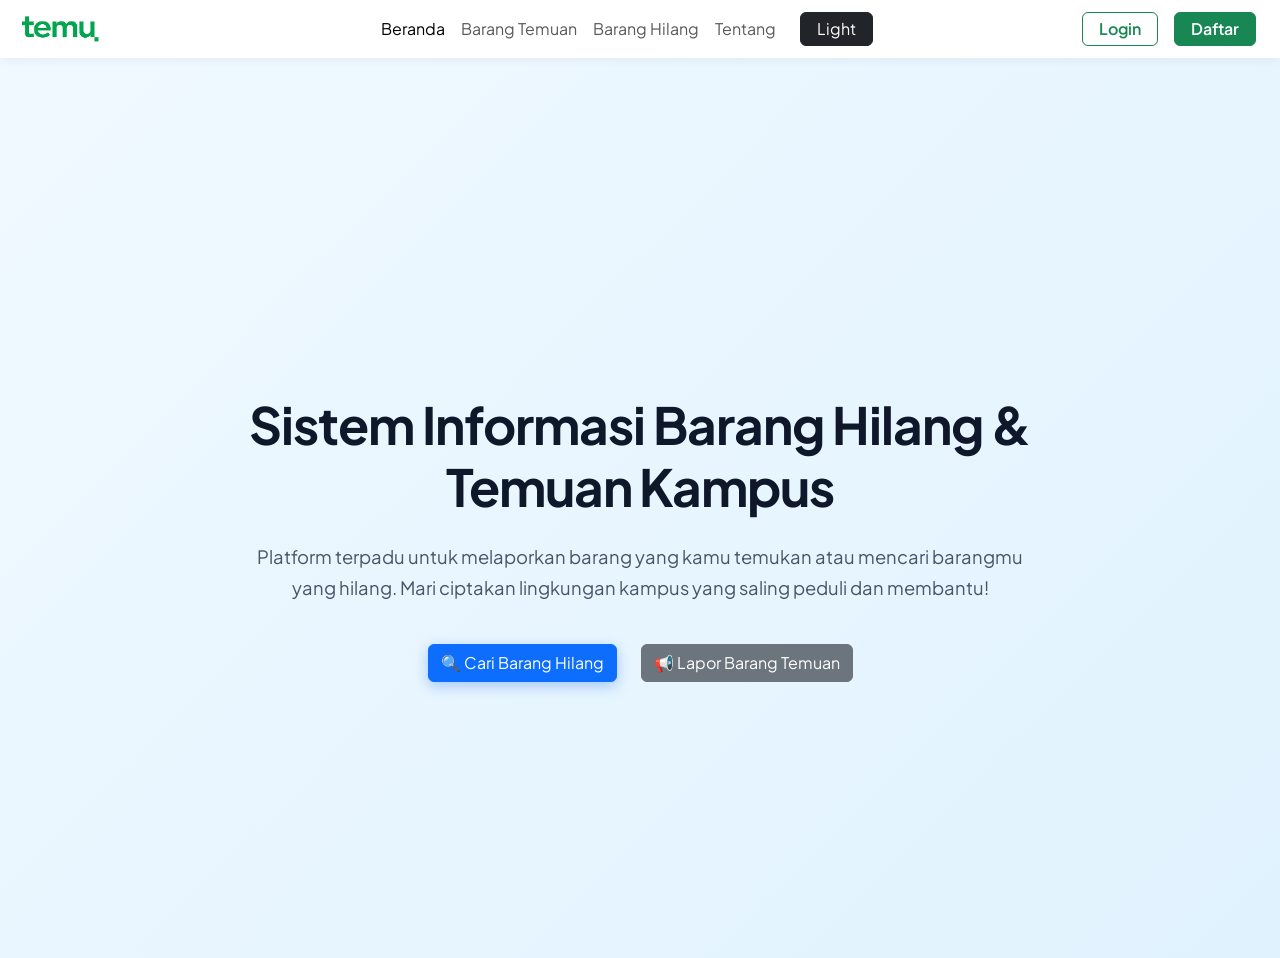
==== index.html @ 1ce49abe "add login and sign up page" ====
<!DOCTYPE html>
<html lang="id" data-bs-theme="light">

<head>
    <meta charset="UTF-8">
    <meta name="viewport" content="width=device-width, initial-scale=1.0">
    <title>TemuIn</title>
    <link rel="stylesheet" href="style.css">
    <link rel="stylesheet" href="bootstrap-5.3.8-dist/css/bootstrap.min.css">
    <link rel="shortcut icon" href="images/logotemuin-putih.png" type="image/x-icon">
    <link href="https://fonts.googleapis.com/css2?family=Plus+Jakarta+Sans:wght@400;600;700&display=swap"
        rel="stylesheet">
</head>

<body>

    <!-- <nav class="navbar">
        <div class="logo"><img src="images/logotemuin.png" alt="" ></div>
        <ul class="nav-links">
            <li><a href="#">Beranda</a></li>
            <li><a href="#">Daftar Barang</a></li>
            <li><a href="#">Panduan Lapor</a></li>
        </ul>
        <a href="#" class="btn-login">Login</a>
    </nav> -->
    <nav class="navbar navbar-expand-lg bg-body" >
        <div class="container-fluid">
            <a class="navbar-brand" href="#"><div class="logo p-1 ms-2"></div></a>
            <div class="d-flex gap-2">
                <button class="btn btn-light px-3 py-1 d-block d-lg-none btnDarkToggle">Light</button>
                <button class="navbar-toggler" type="button" data-bs-toggle="collapse" data-bs-target="#navbarNavDropdown"
                aria-controls="navbarNavDropdown" aria-expanded="false" aria-label="Toggle navigation">
                <span class="navbar-toggler-icon"></span>
                </button>
            </div>
            <div class="collapse navbar-collapse container-fluid justify-content-between " id="navbarNavDropdown">
                <div class="px-2"></div>

                <ul class="navbar-nav align-items-start align-items-lg-center d-flex">
                    <li class="nav-item">
                        <a class="nav-link active" aria-current="page" href="#">Beranda</a>
                    </li>
                    <li class="nav-item">
                        <a class="nav-link" href="#">Barang Temuan</a>
                    </li>
                    <li class="nav-item">
                        <a class="nav-link" href="#">Barang Hilang</a>
                    </li>
                    <li class="nav-item">
                        <a class="nav-link" href="#">Tentang</a>
                    </li>
                    <li class="nav-item d-none d-lg-block ms-3">
                        <button class="btn btn-light px-3 py-1 btnDarkToggle">Light</button>
                    </li>
                </ul>

                <ul class="navbar-nav d-flex mt-3 mt-lg-0" id="login-button">
                    <li class="nav-item">
                        <a href="login.html"><button class="btn btn-outline-success px-3 py-1 fw-semibold">Login</button></a>
                    </li>
                    <li class="nav-item">
                        <a href="signup.html"><button class="btn btn-success px-3 py-1 fw-semibold">Daftar</button></a>
                    </li>
                </ul>
            </div>
        </div>
    </nav>

    <main class="hero">
        <div class="hero-content">
            <h1>Sistem Informasi Barang Hilang & Temuan Kampus</h1>
            <p>Platform terpadu untuk melaporkan barang yang kamu temukan atau mencari barangmu yang hilang. Mari
                ciptakan lingkungan kampus yang saling peduli dan membantu!</p>

            <div class="hero-buttons">
                <a href="#" class="btn btn-primary">🔍 Cari Barang Hilang</a>
                <a href="#" class="btn btn-secondary">📢 Lapor Barang Temuan</a>
            </div>
        </div>
    </main>

    <script src="bootstrap-5.3.8-dist/js/bootstrap.bundle.min.js"></script>
    <script src="script.js"></script>
</body>

</html>
---- style.css ----
/* Reset dasar untuk memastikan tampilan konsisten di semua browser */
* {
    margin: 0;
    padding: 0;
    box-sizing: border-box;
    font-family: 'Plus Jakarta Sans', sans-serif;
}

body {
    background-color: #f8fafc;
    color: #0f172a;
}

/* === Styling Navbar === */
.navbar {
    display: flex;
    justify-content: space-between;
    align-items: center;
    padding: 1.2rem 5%;
    background-color: rgba(255, 255, 255, 0.95);
    backdrop-filter: blur(10px); /* Efek blur ala macOS */
    box-shadow: 0 2px 10px rgba(0, 0, 0, 0.05);
    position: fixed;
    width: 100%;
    top: 0;
    z-index: 100;
}

.logo {
    cursor: pointer;
    height: 2rem;
    width: 100px;
    background-image: url('images/logotemuin-putih.png');
    background-size: contain;
    background-repeat: no-repeat;
}

#login-button {
    display: flex;
    gap: 1rem;
    flex-direction: row;
}

.nav-links {
    display: flex;
    list-style: none;
    gap: 2.5rem;
}

.nav-links a {
    text-decoration: none;
    color: #64748b;
    font-weight: 600;
    transition: color 0.3s ease;
}

.nav-links a:hover {
    color: #3b82f6;
}

.btn-login {
    text-decoration: none;
    background-color: #eff6ff;
    color: #3b82f6;
    padding: 0.6rem 1.5rem;
    border-radius: 50px;
    font-weight: 600;
    transition: all 0.3s ease;
}

.btn-login:hover {
    background-color: #3b82f6;
    color: white;
}

/* === Styling Hero Section === */
.hero {
    height: 100vh;
    display: flex;
    align-items: center;
    justify-content: center;
    text-align: center;
    padding: 0 20px;
    background: linear-gradient(135deg, #f0f9ff 0%, #e0f2fe 100%);
}

.hero-content {
    max-width: 800px;
    margin-top: 60px; /* Menyesuaikan jarak dari navbar yang fixed */
}

.hero h1 {
    font-size: 3.2rem;
    font-weight: 700;
    color: #0f172a;
    line-height: 1.2;
    margin-bottom: 1.5rem;
    letter-spacing: -0.02em;
}

.hero p {
    font-size: 1.15rem;
    color: #475569;
    margin-bottom: 2.5rem;
    line-height: 1.7;
}

/* === Styling Tombol CTA === */
.hero-buttons {
    display: flex;
    gap: 1.5rem;
    justify-content: center;
}

.btn {
    text-decoration: none;
    padding: 1rem 2rem;
    border-radius: 12px;
    font-weight: 600;
    font-size: 1.1rem;
    transition: transform 0.2s ease, box-shadow 0.2s ease;
    display: flex;
    align-items: center;
    gap: 0.5rem;
}

.btn-primary {
    background-color: #3b82f6;
    color: white;
    box-shadow: 0 4px 14px rgba(59, 130, 246, 0.4);
}

.btn-primary:hover {
    transform: translateY(-3px);
    box-shadow: 0 6px 20px rgba(59, 130, 246, 0.6);
}

.btn-secondary {
    background-color: white;
    color: #0f172a;
    border: 2px solid #e2e8f0;
}

.btn-secondary:hover {
    border-color: #cbd5e1;
    transform: translateY(-3px);
    box-shadow: 0 4px 14px rgba(0, 0, 0, 0.05);
}

/* === Desain Responsif untuk Mobile === */
@media (max-width: 768px) {
    .nav-links {
        display: none; /* Menyembunyikan menu di layar kecil agar rapi */
    }
    
    .hero h1 {
        font-size: 2.2rem;
    }
    
    .hero-buttons {
        flex-direction: column;
    }
    
    .btn {
        justify-content: center;
    }
}
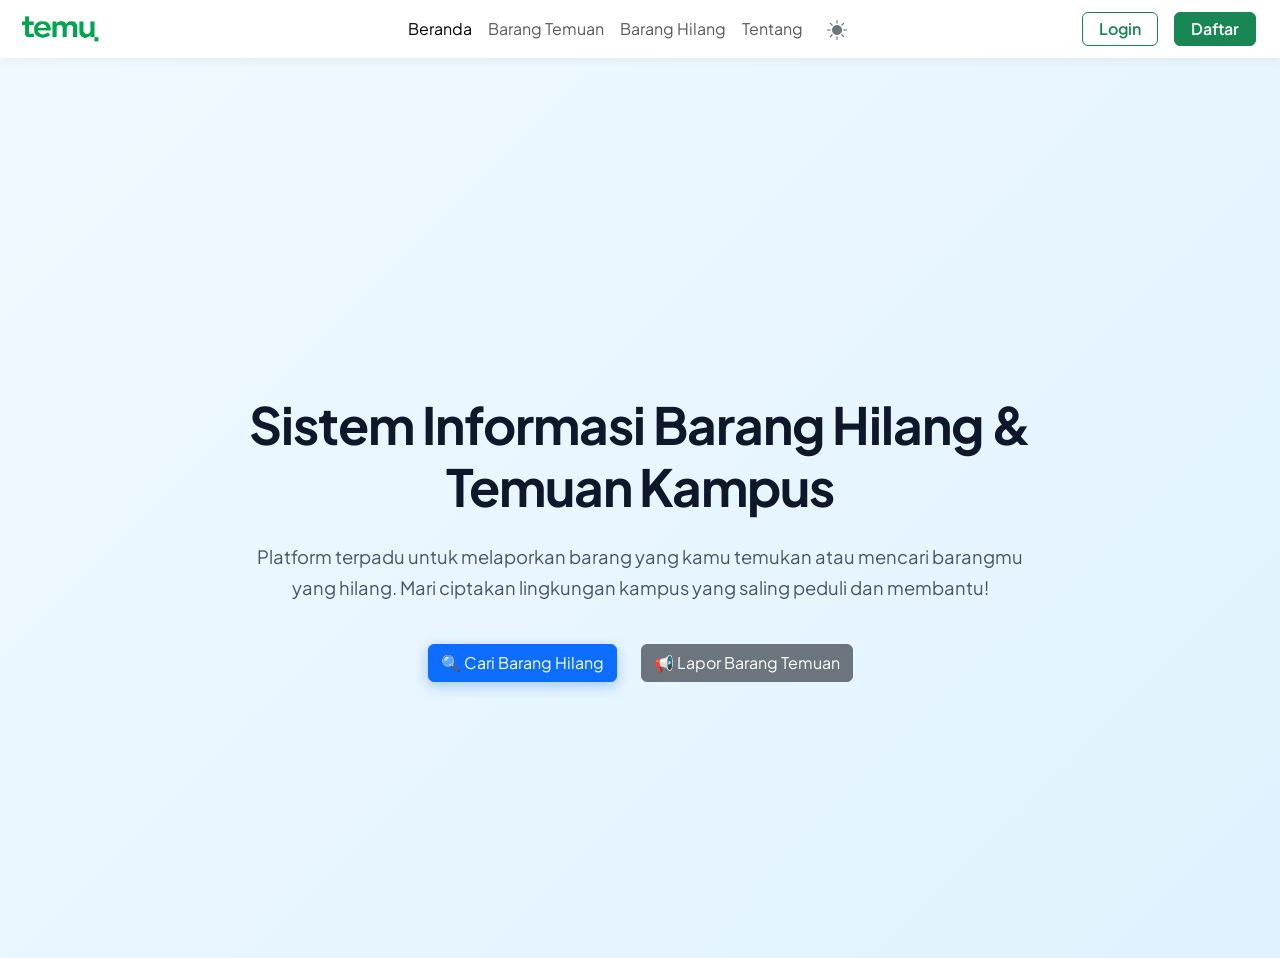
==== commit 4bffb68c: "edit darkmode button" ====
--- a/index.html
+++ b/index.html
@@ -10,6 +10,8 @@
     <link rel="shortcut icon" href="images/logotemuin-putih.png" type="image/x-icon">
     <link href="https://fonts.googleapis.com/css2?family=Plus+Jakarta+Sans:wght@400;600;700&display=swap"
         rel="stylesheet">
+    <link rel="stylesheet" href="https://cdn.jsdelivr.net/npm/bootstrap-icons@1.11.1/font/bootstrap-icons.css">
+    
 </head>
 
 <body>
@@ -26,8 +28,10 @@
     <nav class="navbar navbar-expand-lg bg-body" >
         <div class="container-fluid">
             <a class="navbar-brand" href="#"><div class="logo p-1 ms-2"></div></a>
-            <div class="d-flex gap-2">
-                <button class="btn btn-light px-3 py-1 d-block d-lg-none btnDarkToggle">Light</button>
+            <div class="d-flex gap-4 align-items-center">
+                <div class="d-lg-none d-block">
+                    <i class="bi bi-brightness-high-fill fs-5 btnDarkToggle " style="cursor: pointer;"></i>
+                </div>
                 <button class="navbar-toggler" type="button" data-bs-toggle="collapse" data-bs-target="#navbarNavDropdown"
                 aria-controls="navbarNavDropdown" aria-expanded="false" aria-label="Toggle navigation">
                 <span class="navbar-toggler-icon"></span>
@@ -50,7 +54,7 @@
                         <a class="nav-link" href="#">Tentang</a>
                     </li>
                     <li class="nav-item d-none d-lg-block ms-3">
-                        <button class="btn btn-light px-3 py-1 btnDarkToggle">Light</button>
+                        <i class="bi bi-brightness-high-fill fs-5 btnDarkToggle " style="cursor: pointer;"></i>
                     </li>
                 </ul>
 
--- a/style.css
+++ b/style.css
@@ -40,6 +40,10 @@
     gap: 1rem;
     flex-direction: row;
 }
+
+.btnDarkToggle {color: var(--bs-secondary); transition: all 0.3s ease;}
+.btnDarkToggle:hover{color: var(--bs-body-color);}
+
 
 .nav-links {
     display: flex;
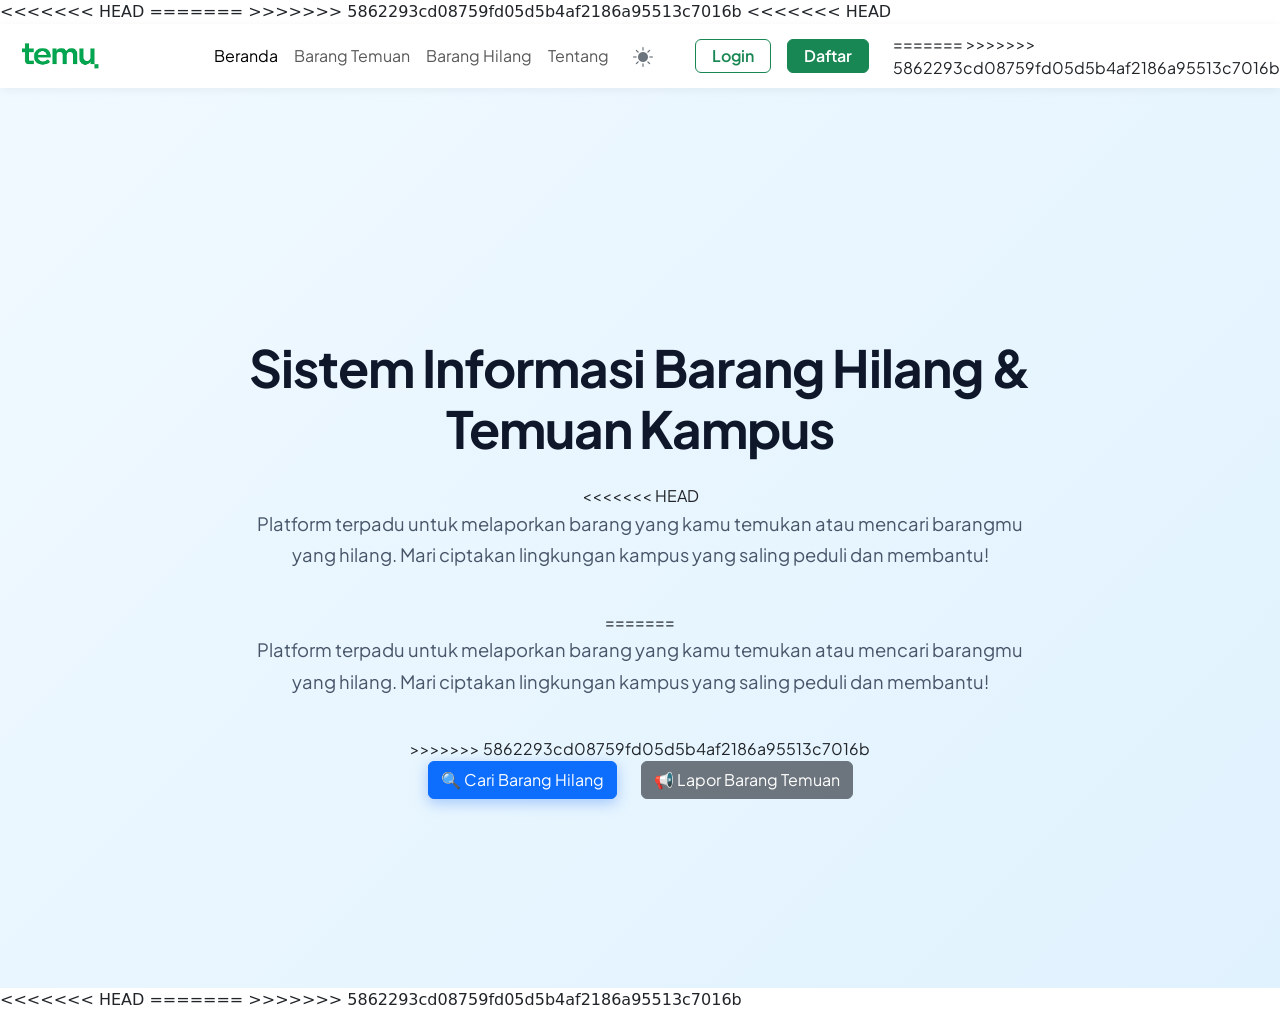
==== commit af0bf25e: "Menyelesaikan conflict dan sinkronisasi branch Puji" ====
--- a/index.html
+++ b/index.html
@@ -1,11 +1,16 @@
 <!DOCTYPE html>
+<<<<<<< HEAD
 <html lang="id" data-bs-theme="light">
 
+=======
+<html lang="id">
+>>>>>>> 5862293cd08759fd05d5b4af2186a95513c7016b
 <head>
     <meta charset="UTF-8">
     <meta name="viewport" content="width=device-width, initial-scale=1.0">
     <title>TemuIn</title>
     <link rel="stylesheet" href="style.css">
+<<<<<<< HEAD
     <link rel="stylesheet" href="bootstrap-5.3.8-dist/css/bootstrap.min.css">
     <link rel="shortcut icon" href="images/logotemuin-putih.png" type="image/x-icon">
     <link href="https://fonts.googleapis.com/css2?family=Plus+Jakarta+Sans:wght@400;600;700&display=swap"
@@ -17,6 +22,14 @@
 <body>
 
     <!-- <nav class="navbar">
+=======
+    <link rel="shortcut icon" href="images/logotemuin.png" type="image/x-icon">
+    <link href="https://fonts.googleapis.com/css2?family=Plus+Jakarta+Sans:wght@400;600;700&display=swap" rel="stylesheet">
+</head>
+<body>
+
+    <nav class="navbar">
+>>>>>>> 5862293cd08759fd05d5b4af2186a95513c7016b
         <div class="logo"><img src="images/logotemuin.png" alt="" ></div>
         <ul class="nav-links">
             <li><a href="#">Beranda</a></li>
@@ -24,6 +37,7 @@
             <li><a href="#">Panduan Lapor</a></li>
         </ul>
         <a href="#" class="btn-login">Login</a>
+<<<<<<< HEAD
     </nav> -->
     <nav class="navbar navbar-expand-lg bg-body" >
         <div class="container-fluid">
@@ -68,14 +82,21 @@
                 </ul>
             </div>
         </div>
+=======
+>>>>>>> 5862293cd08759fd05d5b4af2186a95513c7016b
     </nav>
 
     <main class="hero">
         <div class="hero-content">
             <h1>Sistem Informasi Barang Hilang & Temuan Kampus</h1>
+<<<<<<< HEAD
             <p>Platform terpadu untuk melaporkan barang yang kamu temukan atau mencari barangmu yang hilang. Mari
                 ciptakan lingkungan kampus yang saling peduli dan membantu!</p>
 
+=======
+            <p>Platform terpadu untuk melaporkan barang yang kamu temukan atau mencari barangmu yang hilang. Mari ciptakan lingkungan kampus yang saling peduli dan membantu!</p>
+            
+>>>>>>> 5862293cd08759fd05d5b4af2186a95513c7016b
             <div class="hero-buttons">
                 <a href="#" class="btn btn-primary">🔍 Cari Barang Hilang</a>
                 <a href="#" class="btn btn-secondary">📢 Lapor Barang Temuan</a>
@@ -83,8 +104,12 @@
         </div>
     </main>
 
+<<<<<<< HEAD
     <script src="bootstrap-5.3.8-dist/js/bootstrap.bundle.min.js"></script>
     <script src="script.js"></script>
 </body>
 
+=======
+</body>
+>>>>>>> 5862293cd08759fd05d5b4af2186a95513c7016b
 </html>
--- a/style.css
+++ b/style.css
@@ -27,6 +27,7 @@
 }
 
 .logo {
+<<<<<<< HEAD
     cursor: pointer;
     height: 2rem;
     width: 100px;
@@ -45,6 +46,20 @@
 .btnDarkToggle:hover{color: var(--bs-body-color);}
 
 
+=======
+    font-size: 1.5rem;
+    font-weight: 700;
+    color: #1e293b;
+    cursor: pointer;
+    height: 100%;
+    width: 150px;
+}
+
+.logo span {
+    color: #3b82f6; /* Warna aksen biru */
+}
+
+>>>>>>> 5862293cd08759fd05d5b4af2186a95513c7016b
 .nav-links {
     display: flex;
     list-style: none;
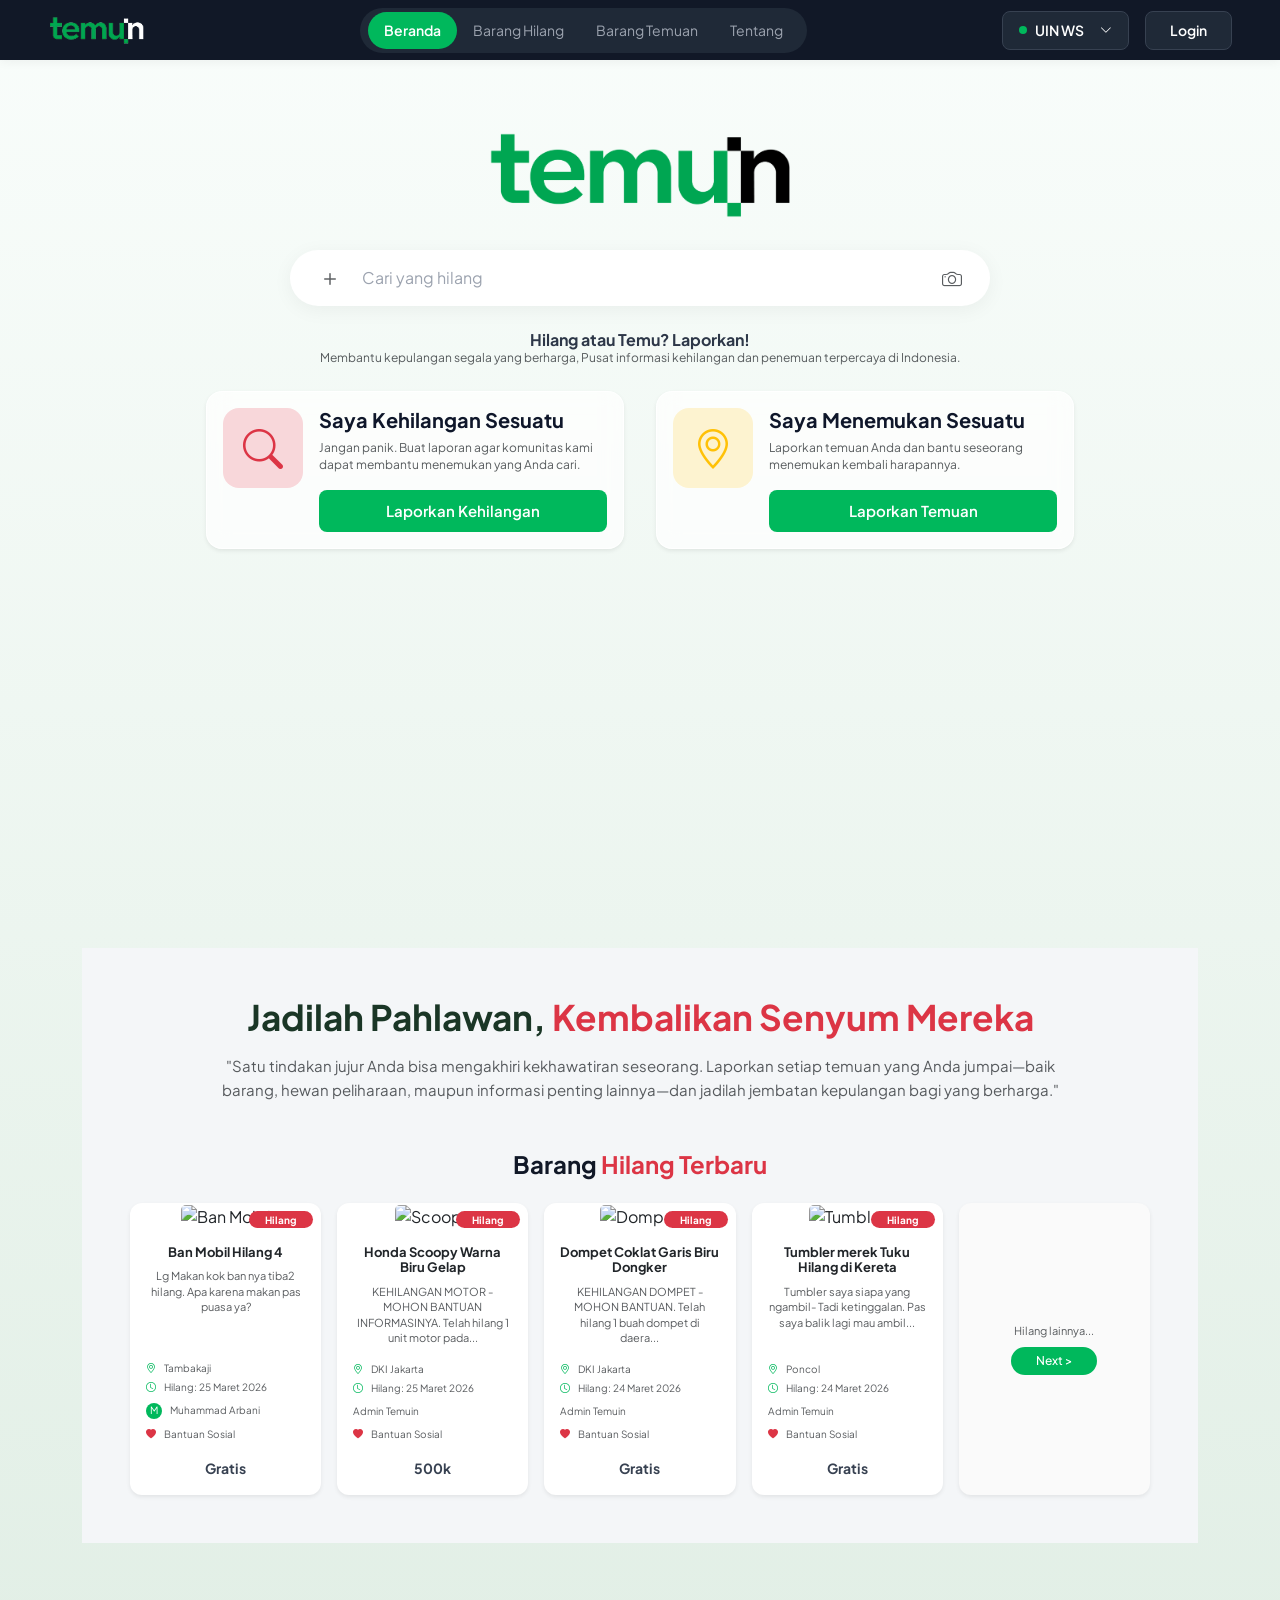
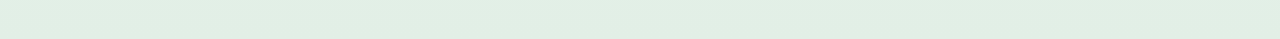
==== commit 2deb81ba: "home" ====
--- a/index.html
+++ b/index.html
@@ -1,115 +1,265 @@
 <!DOCTYPE html>
-<<<<<<< HEAD
-<html lang="id" data-bs-theme="light">
-
-=======
 <html lang="id">
->>>>>>> 5862293cd08759fd05d5b4af2186a95513c7016b
 <head>
     <meta charset="UTF-8">
     <meta name="viewport" content="width=device-width, initial-scale=1.0">
-    <title>TemuIn</title>
+    <title>TemuIn - Beranda</title>
+    
+    <link href="https://cdn.jsdelivr.net/npm/bootstrap@5.3.2/dist/css/bootstrap.min.css" rel="stylesheet">
+    
+    <link href="https://fonts.googleapis.com/css2?family=Plus+Jakarta+Sans:wght@400;500;600;700&display=swap" rel="stylesheet">
+    <link rel="stylesheet" href="https://cdn.jsdelivr.net/npm/bootstrap-icons@1.11.1/font/bootstrap-icons.css">
+
     <link rel="stylesheet" href="style.css">
-<<<<<<< HEAD
-    <link rel="stylesheet" href="bootstrap-5.3.8-dist/css/bootstrap.min.css">
-    <link rel="shortcut icon" href="images/logotemuin-putih.png" type="image/x-icon">
-    <link href="https://fonts.googleapis.com/css2?family=Plus+Jakarta+Sans:wght@400;600;700&display=swap"
-        rel="stylesheet">
-    <link rel="stylesheet" href="https://cdn.jsdelivr.net/npm/bootstrap-icons@1.11.1/font/bootstrap-icons.css">
-    
-</head>
-
-<body>
-
-    <!-- <nav class="navbar">
-=======
-    <link rel="shortcut icon" href="images/logotemuin.png" type="image/x-icon">
-    <link href="https://fonts.googleapis.com/css2?family=Plus+Jakarta+Sans:wght@400;600;700&display=swap" rel="stylesheet">
+
 </head>
 <body>
 
-    <nav class="navbar">
->>>>>>> 5862293cd08759fd05d5b4af2186a95513c7016b
-        <div class="logo"><img src="images/logotemuin.png" alt="" ></div>
-        <ul class="nav-links">
-            <li><a href="#">Beranda</a></li>
-            <li><a href="#">Daftar Barang</a></li>
-            <li><a href="#">Panduan Lapor</a></li>
-        </ul>
-        <a href="#" class="btn-login">Login</a>
-<<<<<<< HEAD
-    </nav> -->
-    <nav class="navbar navbar-expand-lg bg-body" >
-        <div class="container-fluid">
-            <a class="navbar-brand" href="#"><div class="logo p-1 ms-2"></div></a>
-            <div class="d-flex gap-4 align-items-center">
-                <div class="d-lg-none d-block">
-                    <i class="bi bi-brightness-high-fill fs-5 btnDarkToggle " style="cursor: pointer;"></i>
-                </div>
-                <button class="navbar-toggler" type="button" data-bs-toggle="collapse" data-bs-target="#navbarNavDropdown"
-                aria-controls="navbarNavDropdown" aria-expanded="false" aria-label="Toggle navigation">
+    <nav class="navbar navbar-expand-lg navbar-custom">
+        <div class="container-fluid px-4 px-lg-5">
+            <a class="navbar-brand text-white logo-text" href="#">
+                <div class="logo-nav"></div>    
+                </a>
+
+            <button class="navbar-toggler bg-light" type="button" data-bs-toggle="collapse" data-bs-target="#navbarContent">
                 <span class="navbar-toggler-icon"></span>
+            </button>
+
+            <div class="collapse navbar-collapse justify-content-center" id="navbarContent">
+                <div class="nav-pill-container d-flex flex-column flex-lg-row mt-3 mt-lg-0">
+                    <a href="#" class="nav-pill-link active">Beranda</a>
+                    <a href="#" class="nav-pill-link">Barang Hilang</a>
+                    <a href="#" class="nav-pill-link">Barang Temuan</a>
+                    <a href="#" class="nav-pill-link">Tentang</a>
+                </div>
+            </div>
+
+            <div class="d-none d-lg-flex align-items-center gap-3">
+                <button class="btn btn-dark-outline px-3 py-2 d-flex align-items-center gap-2">
+                    <span style="width: 8px; height: 8px; background-color: var(--primary-green); border-radius: 50%;"></span>
+                    UIN WS <i class="bi bi-chevron-down ms-2" style="font-size: 12px;"></i>
                 </button>
-            </div>
-            <div class="collapse navbar-collapse container-fluid justify-content-between " id="navbarNavDropdown">
-                <div class="px-2"></div>
-
-                <ul class="navbar-nav align-items-start align-items-lg-center d-flex">
-                    <li class="nav-item">
-                        <a class="nav-link active" aria-current="page" href="#">Beranda</a>
-                    </li>
-                    <li class="nav-item">
-                        <a class="nav-link" href="#">Barang Temuan</a>
-                    </li>
-                    <li class="nav-item">
-                        <a class="nav-link" href="#">Barang Hilang</a>
-                    </li>
-                    <li class="nav-item">
-                        <a class="nav-link" href="#">Tentang</a>
-                    </li>
-                    <li class="nav-item d-none d-lg-block ms-3">
-                        <i class="bi bi-brightness-high-fill fs-5 btnDarkToggle " style="cursor: pointer;"></i>
-                    </li>
-                </ul>
-
-                <ul class="navbar-nav d-flex mt-3 mt-lg-0" id="login-button">
-                    <li class="nav-item">
-                        <a href="login.html"><button class="btn btn-outline-success px-3 py-1 fw-semibold">Login</button></a>
-                    </li>
-                    <li class="nav-item">
-                        <a href="signup.html"><button class="btn btn-success px-3 py-1 fw-semibold">Daftar</button></a>
-                    </li>
-                </ul>
+                <a href="#" class="btn btn-dark-outline px-4 py-2">Login</a>
             </div>
         </div>
-=======
->>>>>>> 5862293cd08759fd05d5b4af2186a95513c7016b
     </nav>
 
-    <main class="hero">
-        <div class="hero-content">
-            <h1>Sistem Informasi Barang Hilang & Temuan Kampus</h1>
-<<<<<<< HEAD
-            <p>Platform terpadu untuk melaporkan barang yang kamu temukan atau mencari barangmu yang hilang. Mari
-                ciptakan lingkungan kampus yang saling peduli dan membantu!</p>
-
-=======
-            <p>Platform terpadu untuk melaporkan barang yang kamu temukan atau mencari barangmu yang hilang. Mari ciptakan lingkungan kampus yang saling peduli dan membantu!</p>
+    <div class="scroll-snap-wrapper">
+
+        <main class="container text-center mb-5 pb-5 section1">
             
->>>>>>> 5862293cd08759fd05d5b4af2186a95513c7016b
-            <div class="hero-buttons">
-                <a href="#" class="btn btn-primary">🔍 Cari Barang Hilang</a>
-                <a href="#" class="btn btn-secondary">📢 Lapor Barang Temuan</a>
+            <div class="hero-logo">
+                <div class="logo-big">
+                
+                </div>
+            </div>
+
+            <div class="search-bar mx-auto d-flex align-items-center mb-4">
+                <i class="bi bi-plus text-muted fs-4 ms-2 me-2"></i>
+                <input type="text" class="form-control search-input" placeholder="Cari yang hilang">
+                <i class="bi bi-camera text-muted fs-5 ms-2 me-2 cursor-pointer"></i>
+            </div>
+
+            <h2 class="fw-bold fs-6 mb-0" style="color: #2D3748;">Hilang atau Temu? Laporkan!</h2>
+            <p class="text-muted mb-4 text-small">
+                Membantu kepulangan segala yang berharga, Pusat informasi kehilangan dan penemuan terpercaya di Indonesia.
+            </p>
+
+            <div class="row justify-content-center gap-4 gap-md-0 mx-auto" style="max-width: 900px;">
+                
+                <div class="col-12 col-md-6 px-3">
+                    <div class="action-card p-3 shadow-sm text-start h-100">
+                        <div class="d-flex align-items-start gap-3 flex-column flex-sm-row">
+                            <div class="icon-box icon-box-pink">
+                                <i class="bi bi-search text-danger" style="font-size: 40px;"></i>
+                                </div>
+                            <div class="d-flex flex-column justify-content-between h-100">
+                                <div>
+                                    <h5 class="fw-bold mb-2">Saya Kehilangan Sesuatu</h5>
+                                    <p class="text-muted" style="font-size: 12px; line-height: 1.4 ;">
+                                        Jangan panik. Buat laporan agar komunitas kami dapat membantu menemukan yang Anda cari.
+                                    </p>
+                                </div>
+                                <button class="btn btn-custom-green mt-0 w-100">Laporkan Kehilangan</button>
+                            </div>
+                        </div>
+                    </div>
+                </div>
+
+                <div class="col-12 col-md-6 px-3 mt-4 mt-md-0">
+                    <div class="action-card p-3 shadow-sm text-start h-100">
+                        <div class="d-flex align-items-start gap-3 flex-column flex-sm-row">
+                            <div class="icon-box icon-box-yellow">
+                                <i class="bi bi-geo-alt text-warning" style="font-size: 40px;"></i>
+                                </div>
+                            <div class="d-flex flex-column justify-content-between h-100 ">
+                                <div>
+                                    <h5 class="fw-bold mb-2">Saya Menemukan Sesuatu</h5>
+                                    <p class="text-muted" style="font-size: 12px; line-height: 1.4;">
+                                        Laporkan temuan Anda dan bantu seseorang menemukan kembali harapannya.
+                                    </p>
+                                </div>
+                                <button class="btn btn-custom-green mt-0 w-100">Laporkan Temuan</button>
+                            </div>
+                        </div>
+                    </div>
+                </div>
+
+            </div>
+        </main>
+
+        <main class="container text-center mb-5 pb-5 section2">
+            
+ <section class="py-5 section-grey-bg">
+        <div class="container px-4 px-lg-5">
+            
+            <div class="text-center mx-auto mb-5 section-header-box">
+                <h2 class="fw-bold mb-3 section-title-main">
+                    <span class="text-dark-green">Jadilah Pahlawan,</span> 
+                    <span class="text-danger">Kembalikan Senyum Mereka</span>
+                </h2>
+                <p class="text-muted section-desc-main">
+                    "Satu tindakan jujur Anda bisa mengakhiri kekhawatiran seseorang. Laporkan setiap temuan yang Anda jumpai—baik barang, hewan peliharaan, maupun informasi penting lainnya—dan jadilah jembatan kepulangan bagi yang berharga."
+                </p>
+            </div>
+
+            <h4 class="fw-bold mb-4 section-heading">
+                Barang <span class="text-danger">Hilang Terbaru</span>
+            </h4>
+
+            <div class="row row-cols-1 row-cols-sm-2 row-cols-lg-5 g-3">
+                
+                <div class="col">
+                    <div class="card h-100 shadow-sm border-0 item-card">
+                        <div class="position-relative">
+                            <img src="https://via.placeholder.com/300x200" class="card-img-top object-fit-cover item-card-img" alt="Ban Mobil">
+                            <span class="badge bg-danger position-absolute top-0 end-0 m-2 rounded-pill px-3 custom-badge">Hilang</span>
+                        </div>
+                        <div class="card-body d-flex flex-column p-3">
+                            <h6 class="card-title fw-bold mb-2 item-title">Ban Mobil Hilang 4</h6>
+                            <p class="card-text text-muted mb-3 item-desc">
+                                Lg Makan kok ban nya tiba2 hilang. Apa karena makan pas puasa ya?
+                            </p>
+
+                            <div class="mt-auto">
+                                <div class="d-flex align-items-center gap-2 mb-1 text-muted item-info">
+                                    <i class="bi bi-geo-alt icon-green"></i> Tambakaji
+                                </div>
+                                <div class="d-flex align-items-center gap-2 mb-2 text-muted item-info">
+                                    <i class="bi bi-clock icon-green"></i> Hilang: 25 Maret 2026
+                                </div>
+                                <div class="d-flex align-items-center gap-2 mb-2 item-info">
+                                    <div class="rounded-circle text-white d-flex align-items-center justify-content-center avatar-mini">M</div>
+                                    <span class="text-muted">Muhammad Arbani</span>
+                                </div>
+                                <div class="d-flex align-items-center gap-2 mb-3 text-muted item-info">
+                                    <i class="bi bi-heart-fill text-danger"></i> Bantuan Sosial
+                                </div>
+                                <div class="fw-bold item-price">Gratis</div>
+                            </div>
+                        </div>
+                    </div>
+                </div>
+
+                <div class="col">
+                    <div class="card h-100 shadow-sm border-0 item-card">
+                        <div class="position-relative">
+                            <img src="https://via.placeholder.com/300x200" class="card-img-top object-fit-cover item-card-img" alt="Scoopy">
+                            <span class="badge bg-danger position-absolute top-0 end-0 m-2 rounded-pill px-3 custom-badge">Hilang</span>
+                        </div>
+                        <div class="card-body d-flex flex-column p-3">
+                            <h6 class="card-title fw-bold mb-2 item-title">Honda Scoopy Warna Biru Gelap</h6>
+                            <p class="card-text text-muted mb-3 item-desc">
+                                KEHILANGAN MOTOR - MOHON BANTUAN INFORMASINYA. Telah hilang 1 unit motor pada...
+                            </p>
+                            <div class="mt-auto">
+                                <div class="d-flex align-items-center gap-2 mb-1 text-muted item-info">
+                                    <i class="bi bi-geo-alt icon-green"></i> DKI Jakarta
+                                </div>
+                                <div class="d-flex align-items-center gap-2 mb-2 text-muted item-info">
+                                    <i class="bi bi-clock icon-green"></i> Hilang: 25 Maret 2026
+                                </div>
+                                <div class="d-flex align-items-center gap-2 mb-2 item-info">
+                                    <span class="text-muted">Admin Temuin</span>
+                                </div>
+                                <div class="d-flex align-items-center gap-2 mb-3 text-muted item-info">
+                                    <i class="bi bi-heart-fill text-danger"></i> Bantuan Sosial
+                                </div>
+                                <div class="fw-bold item-price">500k</div>
+                            </div>
+                        </div>
+                    </div>
+                </div>
+
+                <div class="col">
+                    <div class="card h-100 shadow-sm border-0 item-card">
+                        <div class="position-relative">
+                            <img src="https://via.placeholder.com/300x200" class="card-img-top object-fit-cover item-card-img" alt="Dompet">
+                            <span class="badge bg-danger position-absolute top-0 end-0 m-2 rounded-pill px-3 custom-badge">Hilang</span>
+                        </div>
+                        <div class="card-body d-flex flex-column p-3">
+                            <h6 class="card-title fw-bold mb-2 item-title">Dompet Coklat Garis Biru Dongker</h6>
+                            <p class="card-text text-muted mb-3 item-desc">
+                                KEHILANGAN DOMPET - MOHON BANTUAN. Telah hilang 1 buah dompet di daera...
+                            </p>
+                            <div class="mt-auto">
+                                <div class="d-flex align-items-center gap-2 mb-1 text-muted item-info">
+                                    <i class="bi bi-geo-alt icon-green"></i> DKI Jakarta
+                                </div>
+                                <div class="d-flex align-items-center gap-2 mb-2 text-muted item-info">
+                                    <i class="bi bi-clock icon-green"></i> Hilang: 24 Maret 2026
+                                </div>
+                                <div class="d-flex align-items-center gap-2 mb-2 item-info">
+                                    <span class="text-muted">Admin Temuin</span>
+                                </div>
+                                <div class="d-flex align-items-center gap-2 mb-3 text-muted item-info">
+                                    <i class="bi bi-heart-fill text-danger"></i> Bantuan Sosial
+                                </div>
+                                <div class="fw-bold item-price">Gratis</div>
+                            </div>
+                        </div>
+                    </div>
+                </div>
+
+                <div class="col">
+                    <div class="card h-100 shadow-sm border-0 item-card">
+                        <div class="position-relative">
+                            <img src="https://via.placeholder.com/300x200" class="card-img-top object-fit-cover item-card-img" alt="Tumbler">
+                            <span class="badge bg-danger position-absolute top-0 end-0 m-2 rounded-pill px-3 custom-badge">Hilang</span>
+                        </div>
+                        <div class="card-body d-flex flex-column p-3">
+                            <h6 class="card-title fw-bold mb-2 item-title">Tumbler merek Tuku Hilang di Kereta</h6>
+                            <p class="card-text text-muted mb-3 item-desc">
+                                Tumbler saya siapa yang ngambil- Tadi ketinggalan. Pas saya balik lagi mau ambil...
+                            </p>
+                            <div class="mt-auto">
+                                <div class="d-flex align-items-center gap-2 mb-1 text-muted item-info">
+                                    <i class="bi bi-geo-alt icon-green"></i> Poncol
+                                </div>
+                                <div class="d-flex align-items-center gap-2 mb-2 text-muted item-info">
+                                    <i class="bi bi-clock icon-green"></i> Hilang: 24 Maret 2026
+                                </div>
+                                <div class="d-flex align-items-center gap-2 mb-2 item-info">
+                                    <span class="text-muted">Admin Temuin</span>
+                                </div>
+                                <div class="d-flex align-items-center gap-2 mb-3 text-muted item-info">
+                                    <i class="bi bi-heart-fill text-danger"></i> Bantuan Sosial
+                                </div>
+                                <div class="fw-bold item-price">Gratis</div>
+                            </div>
+                        </div>
+                    </div>
+                </div>
+
+                <div class="col">
+                    <div class="card h-100 shadow-sm border-0 d-flex justify-content-center align-items-center text-center card-next">
+                        <div class="card-body d-flex flex-column justify-content-center align-items-center w-100">
+                            <p class="text-muted mb-2 text-next-label">Hilang lainnya...</p>
+                            <button class="btn btn-sm text-white rounded-pill px-4 py-1 btn-next-custom">Next &gt;</button>
+                        </div>
+                    </div>
+                </div>
+
             </div>
         </div>
-    </main>
-
-<<<<<<< HEAD
-    <script src="bootstrap-5.3.8-dist/js/bootstrap.bundle.min.js"></script>
-    <script src="script.js"></script>
-</body>
-
-=======
-</body>
->>>>>>> 5862293cd08759fd05d5b4af2186a95513c7016b
-</html>+    </section>
--- a/style.css
+++ b/style.css
@@ -27,7 +27,6 @@
 }
 
 .logo {
-<<<<<<< HEAD
     cursor: pointer;
     height: 2rem;
     width: 100px;
@@ -46,20 +45,6 @@
 .btnDarkToggle:hover{color: var(--bs-body-color);}
 
 
-=======
-    font-size: 1.5rem;
-    font-weight: 700;
-    color: #1e293b;
-    cursor: pointer;
-    height: 100%;
-    width: 150px;
-}
-
-.logo span {
-    color: #3b82f6; /* Warna aksen biru */
-}
-
->>>>>>> 5862293cd08759fd05d5b4af2186a95513c7016b
 .nav-links {
     display: flex;
     list-style: none;
@@ -136,11 +121,12 @@
     padding: 1rem 2rem;
     border-radius: 12px;
     font-weight: 600;
-    font-size: 1.1rem;
+    font-size: 15px;
     transition: transform 0.2s ease, box-shadow 0.2s ease;
     display: flex;
     align-items: center;
     gap: 0.5rem;
+    justify-content: center;
 }
 
 .btn-primary {
@@ -183,4 +169,273 @@
     .btn {
         justify-content: center;
     }
+}
+
+/* --- Global Variables & Body --- */
+:root {
+    --primary-green: #00B85C;
+    --dark-navy: #111827;
+    --dark-nav-bg: #1F2937;
+}
+
+body {
+    font-family: 'Plus Jakarta Sans', sans-serif;
+    /* Background gradasi lembut seperti di gambar */
+    background: linear-gradient(180deg, #F9FDFB 0%, #E2EFE6 100%);
+    min-height: 100vh;
+}
+
+/* --- Navbar Custom Styling --- */
+.navbar-custom {
+    background-color: var(--dark-navy);
+    padding: 0px 0;
+}
+
+.logo-text {
+    font-weight: 700;
+    font-size: 24px;
+    letter-spacing: -0.5px;
+}
+
+/* Menu Pill di tengah navbar */
+.nav-pill-container {
+    background-color: var(--dark-nav-bg);
+    border-radius: 50px;
+    padding: 4px 8px;
+}
+
+.nav-pill-link {
+    color: #9CA3AF;
+    font-size: 14px;
+    padding: 8px 16px;
+    border-radius: 50px;
+    text-decoration: none;
+    transition: all 0.3s ease;
+}
+
+.nav-pill-link:hover {
+    color: white;
+}
+
+.nav-pill-link.active {
+    background-color: var(--primary-green);
+    color: white;
+    font-weight: 600;
+}
+
+/* Dropdown UIN WS & Login btn */
+.btn-dark-outline {
+    background-color: var(--dark-nav-bg);
+    color: white;
+    border: 1px solid #374151;
+    border-radius: 8px;
+    font-size: 14px;
+}
+
+/* --- Hero Section Styling --- */
+.hero-logo {
+    font-size: 80px;
+    font-weight: 700;
+    letter-spacing: -2px;
+    margin-top: 100px;
+    margin-bottom: 100;
+    display: flex;
+    justify-content: center;
+    align-items: center ;
+}
+
+.search-bar {
+    max-width: 700px;
+    background: white;
+    border-radius: 50px;
+    padding: 10px 20px;
+    box-shadow: 0 4px 20px rgba(0,0,0,0.05);
+}
+
+.search-input {
+    border: none;
+    outline: none;
+    box-shadow: none !important;
+    font-size: 16px;
+    color: #6B7280;
+}
+
+.cursor-pointer {
+    cursor: pointer;
+}
+
+/* --- Cards Styling --- */
+.action-card {
+    background: rgba(255, 255, 255, 0.7);
+    backdrop-filter: blur(10px);
+    border: 1px solid rgba(255,255,255,0.8);
+    border-radius: 16px;
+    transition: transform 0.2s;
+}
+
+.action-card:hover {
+    transform: translateY(-5px);
+    box-shadow: 0 10px 25px rgba(0,0,0,0.05) !important;
+}
+
+.icon-box {
+    width: 80px;
+    height: 80px;
+    border-radius: 16px;
+    display: flex;
+    align-items: center;
+    justify-content: center;
+    flex-shrink: 0;
+}
+
+.icon-box-pink { background-color: #F8D7DA; }
+.icon-box-yellow { background-color: #FDF3D0; }
+
+.btn-custom-green {
+    background-color: var(--primary-green);
+    color: white;
+    border: none;
+    border-radius: 8px;
+    padding: 10px 20px;
+    font-weight: 600;
+}
+
+.btn-custom-green:hover {
+    background-color: #00994d;
+    color: white;
+}
+
+.logo-nav {
+    background-image: url(/images/logotemuin-putih.png);
+    width: 100px;
+    height: 50px;
+    background-repeat: no-repeat;
+    background-size: contain;
+    background-position: center;
+}
+
+.logo-big {
+    background-image: url(images/logotemuin-hitam.png);
+    width: 300px;
+    height: 150px;
+    background-repeat: no-repeat;
+    background-size: contain;
+    background-position: center;
+}
+
+.section1 {
+    height: 100dvh;
+    box-sizing: border-box;
+    overflow: hidden;
+    scroll-snap-align: center;
+}
+
+.text-small {
+    font-size: 12px;
+}
+
+.search-input::placeholder {
+    color: #9CA3AF !important; /* Warna abu-abu kalem */
+    opacity: 1; /* Memastikan ketebalan warna merata di semua browser */
+}
+
+.scroll-snap-wrapper {
+    /* white-space: nowrap; */
+    scroll-snap-type: y mandatory;
+}
+
+.section2 {
+    scroll-snap-align: center;
+}
+
+
+
+/* === SECTION 2: Barang Hilang === */
+.section-grey-bg {
+    background-color: #F4F6F8;
+}
+
+.section-header-box {
+    max-width: 850px;
+}
+
+.section-title-main {
+    font-size: 2.2rem;
+    color: #111827;
+}
+
+.text-dark-green {
+    color: #1A3626;
+}
+
+.section-desc-main {
+    font-size: 15px;
+    line-height: 1.6;
+}
+
+.section-heading {
+    color: #111827;
+}
+
+/* --- Styling Item Cards --- */
+.item-card {
+    border-radius: 12px;
+    overflow: hidden;
+}
+
+.item-card-img {
+    height: 140px;
+}
+
+.custom-badge {
+    font-size: 10px;
+}
+
+.item-title {
+    font-size: 13px;
+}
+
+.item-desc {
+    font-size: 11px;
+    line-height: 1.4;
+}
+
+.item-info {
+    font-size: 10px;
+}
+
+.icon-green {
+    color: var(--primary-green);
+}
+
+.avatar-mini {
+    width: 16px;
+    height: 16px;
+    background-color: var(--primary-green);
+}
+
+.item-price {
+    font-size: 14px;
+    color: #374151;
+}
+
+/* --- Styling Card Next --- */
+.card-next {
+    border-radius: 12px;
+    background-color: #FAFAFA;
+}
+
+.text-next-label {
+    font-size: 11px;
+}
+
+.btn-next-custom {
+    background-color: var(--primary-green);
+    font-size: 12px;
+    font-weight: 500;
+}
+
+.btn-next-custom:hover {
+    background-color: #00994d;
+    color: white;
 }
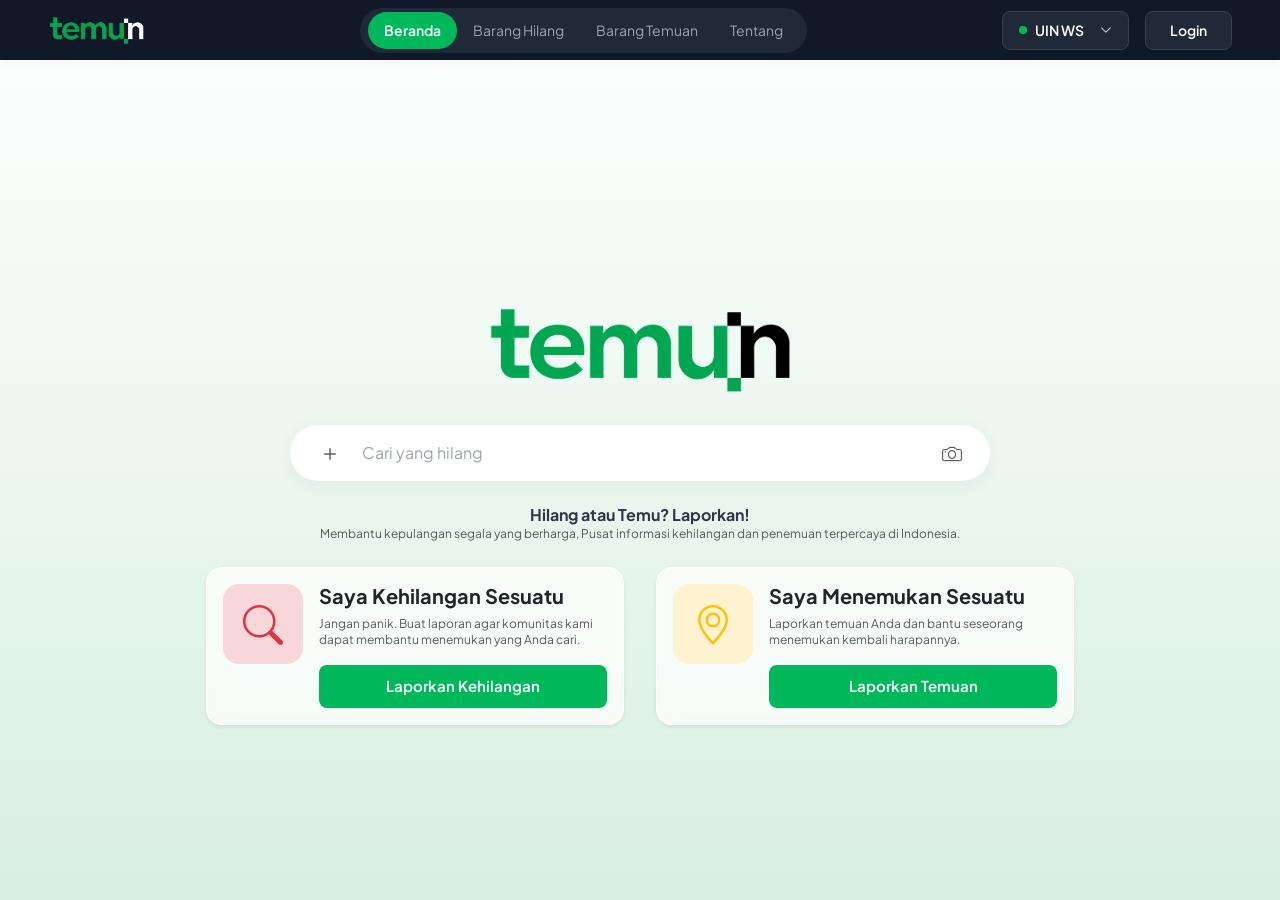
==== commit 2b4e993e: "jadi1" ====
--- a/index.html
+++ b/index.html
@@ -46,7 +46,7 @@
 
     <div class="scroll-snap-wrapper">
 
-        <main class="container text-center mb-5 pb-5 section1">
+        <main class="container-fluid text-center section1">
             
             <div class="hero-logo">
                 <div class="logo-big">
@@ -108,22 +108,22 @@
             </div>
         </main>
 
-        <main class="container text-center mb-5 pb-5 section2">
+        <main class="container-fluid text-center section2">
             
  <section class="py-5 section-grey-bg">
         <div class="container px-4 px-lg-5">
             
-            <div class="text-center mx-auto mb-5 section-header-box">
-                <h2 class="fw-bold mb-3 section-title-main">
+            <div class="text-start mb-5">
+                <h2 class="fw-bold mb-3 section-title-main text-start">
                     <span class="text-dark-green">Jadilah Pahlawan,</span> 
                     <span class="text-danger">Kembalikan Senyum Mereka</span>
                 </h2>
-                <p class="text-muted section-desc-main">
+                <p class="text-muted section-desc-main style=max-width: 850px ">
                     "Satu tindakan jujur Anda bisa mengakhiri kekhawatiran seseorang. Laporkan setiap temuan yang Anda jumpai—baik barang, hewan peliharaan, maupun informasi penting lainnya—dan jadilah jembatan kepulangan bagi yang berharga."
                 </p>
             </div>
 
-            <h4 class="fw-bold mb-4 section-heading">
+            <h4 class="fw-bold mb-4 section-heading text-start">
                 Barang <span class="text-danger">Hilang Terbaru</span>
             </h4>
 
@@ -132,12 +132,12 @@
                 <div class="col">
                     <div class="card h-100 shadow-sm border-0 item-card">
                         <div class="position-relative">
-                            <img src="https://via.placeholder.com/300x200" class="card-img-top object-fit-cover item-card-img" alt="Ban Mobil">
+                            <img src="images/image1.png" class="card-img-top object-fit-cover item-card-img" alt="Ban Mobil">
                             <span class="badge bg-danger position-absolute top-0 end-0 m-2 rounded-pill px-3 custom-badge">Hilang</span>
                         </div>
                         <div class="card-body d-flex flex-column p-3">
-                            <h6 class="card-title fw-bold mb-2 item-title">Ban Mobil Hilang 4</h6>
-                            <p class="card-text text-muted mb-3 item-desc">
+                            <h6 class="card-title fw-bold mb-2 item-title text-start">Ban Mobil Hilang 4</h6>
+                            <p class="card-text text-muted mb-3 item-desc text-start">
                                 Lg Makan kok ban nya tiba2 hilang. Apa karena makan pas puasa ya?
                             </p>
 
@@ -155,7 +155,7 @@
                                 <div class="d-flex align-items-center gap-2 mb-3 text-muted item-info">
                                     <i class="bi bi-heart-fill text-danger"></i> Bantuan Sosial
                                 </div>
-                                <div class="fw-bold item-price">Gratis</div>
+                                <div class="fw-bold item-price text-start">Gratis</div>
                             </div>
                         </div>
                     </div>
@@ -164,12 +164,12 @@
                 <div class="col">
                     <div class="card h-100 shadow-sm border-0 item-card">
                         <div class="position-relative">
-                            <img src="https://via.placeholder.com/300x200" class="card-img-top object-fit-cover item-card-img" alt="Scoopy">
+                            <img src="images/image2.png" class="card-img-top object-fit-cover item-card-img" alt="Scoopy">
                             <span class="badge bg-danger position-absolute top-0 end-0 m-2 rounded-pill px-3 custom-badge">Hilang</span>
                         </div>
                         <div class="card-body d-flex flex-column p-3">
-                            <h6 class="card-title fw-bold mb-2 item-title">Honda Scoopy Warna Biru Gelap</h6>
-                            <p class="card-text text-muted mb-3 item-desc">
+                            <h6 class="card-title fw-bold mb-2 item-title text-start">Honda Scoopy Warna Biru Gelap</h6>
+                            <p class="card-text text-muted mb-3 item-desc text-start">
                                 KEHILANGAN MOTOR - MOHON BANTUAN INFORMASINYA. Telah hilang 1 unit motor pada...
                             </p>
                             <div class="mt-auto">
@@ -185,7 +185,7 @@
                                 <div class="d-flex align-items-center gap-2 mb-3 text-muted item-info">
                                     <i class="bi bi-heart-fill text-danger"></i> Bantuan Sosial
                                 </div>
-                                <div class="fw-bold item-price">500k</div>
+                                <div class="fw-bold item-price text-start">500k</div>
                             </div>
                         </div>
                     </div>
@@ -194,12 +194,12 @@
                 <div class="col">
                     <div class="card h-100 shadow-sm border-0 item-card">
                         <div class="position-relative">
-                            <img src="https://via.placeholder.com/300x200" class="card-img-top object-fit-cover item-card-img" alt="Dompet">
+                            <img src="images/image3.png" class="card-img-top object-fit-cover item-card-img" alt="Dompet">
                             <span class="badge bg-danger position-absolute top-0 end-0 m-2 rounded-pill px-3 custom-badge">Hilang</span>
                         </div>
                         <div class="card-body d-flex flex-column p-3">
-                            <h6 class="card-title fw-bold mb-2 item-title">Dompet Coklat Garis Biru Dongker</h6>
-                            <p class="card-text text-muted mb-3 item-desc">
+                            <h6 class="card-title fw-bold mb-2 item-title text-start">Dompet Coklat Garis Biru Dongker</h6>
+                            <p class="card-text text-muted mb-3 item-desc text-start">
                                 KEHILANGAN DOMPET - MOHON BANTUAN. Telah hilang 1 buah dompet di daera...
                             </p>
                             <div class="mt-auto">
@@ -215,7 +215,7 @@
                                 <div class="d-flex align-items-center gap-2 mb-3 text-muted item-info">
                                     <i class="bi bi-heart-fill text-danger"></i> Bantuan Sosial
                                 </div>
-                                <div class="fw-bold item-price">Gratis</div>
+                                <div class="fw-bold item-price text-start">Gratis</div>
                             </div>
                         </div>
                     </div>
@@ -224,12 +224,12 @@
                 <div class="col">
                     <div class="card h-100 shadow-sm border-0 item-card">
                         <div class="position-relative">
-                            <img src="https://via.placeholder.com/300x200" class="card-img-top object-fit-cover item-card-img" alt="Tumbler">
+                            <img src="images/image4.png" class="card-img-top object-fit-cover item-card-img" alt="Tumbler">
                             <span class="badge bg-danger position-absolute top-0 end-0 m-2 rounded-pill px-3 custom-badge">Hilang</span>
                         </div>
                         <div class="card-body d-flex flex-column p-3">
-                            <h6 class="card-title fw-bold mb-2 item-title">Tumbler merek Tuku Hilang di Kereta</h6>
-                            <p class="card-text text-muted mb-3 item-desc">
+                            <h6 class="card-title fw-bold mb-2 item-title text-start">Tumbler merek Tuku Hilang di Kereta</h6>
+                            <p class="card-text text-muted mb-3 item-desc text-start">
                                 Tumbler saya siapa yang ngambil- Tadi ketinggalan. Pas saya balik lagi mau ambil...
                             </p>
                             <div class="mt-auto">
@@ -245,7 +245,7 @@
                                 <div class="d-flex align-items-center gap-2 mb-3 text-muted item-info">
                                     <i class="bi bi-heart-fill text-danger"></i> Bantuan Sosial
                                 </div>
-                                <div class="fw-bold item-price">Gratis</div>
+                                <div class="fw-bold item-price text-start">Gratis</div>
                             </div>
                         </div>
                     </div>
@@ -262,4 +262,225 @@
 
             </div>
         </div>
-    </section>+    </section>
+</main>
+
+<main class="container-fluid text-center section3 bg-abu-custom p-0">
+            <section class="py-5"> 
+                <div class="container px-4 px-lg-5">
+                    
+                    <div class="text-start mb-5">
+                        <h2 class="fw-bold mb-3 section-title-main text-start">
+                            <span class="text-dark">Temukan Kembali</span> 
+                            <span class="text-dark-green">yang Berharga di Sini</span>
+                        </h2>
+                        <p class="text-muted section-desc-main" style="max-width: 850px;">
+                            "Tenangkan pikiran dan mulailah pencarian Anda di sini. Laporkan kehilangan Anda secara mendetail, dan biarkan komunitas serta sistem kami bekerja sama menemukan kembali apa yang berharga bagi Anda."
+                        </p>
+                    </div>
+
+                    <h4 class="fw-bold mb-4 section-heading text-start">
+                        Barang <span class="text-dark-green">Temuan Terbaru</span>
+                    </h4>
+
+                    <div class="row row-cols-1 row-cols-sm-2 row-cols-lg-5 g-3">
+                        
+                        <div class="col">
+                            <div class="card h-100 shadow-sm border-0 item-card">
+                                <div class="position-relative">
+                                    <img src="images/image1.png" class="card-img-top object-fit-cover item-card-img" alt="Ban Mobil">
+                                    <span class="badge badge-temuan position-absolute top-0 end-0 m-2 rounded-pill px-3">Ditemukan</span>
+                                </div>
+                                <div class="card-body d-flex flex-column p-3">
+                                    <h6 class="card-title fw-bold mb-2 item-title text-start">Ditemukan Ban Mobil, Sempet curiga...</h6>
+                                    <p class="card-text text-muted mb-3 item-desc text-start">
+                                        Sindikat pencurian Ban Mobil, bagi yang merasa kehilangan ban..
+                                    </p>
+                                    
+                                    <div class="mt-auto">
+                                        <div class="d-flex align-items-center gap-2 mb-1 text-muted item-info">
+                                            <i class="bi bi-geo-alt icon-green"></i> Tambakaji
+                                        </div>
+                                        <div class="d-flex align-items-center gap-2 mb-2 text-muted item-info">
+                                            <i class="bi bi-clock icon-green"></i> Ditemukan: 25 April 2026
+                                        </div>
+                                        
+                                        <div class="d-flex align-items-center gap-2 mb-3 item-info">
+                                            <div class="rounded-circle avatar-red text-white d-flex align-items-center justify-content-center avatar-mini">A</div>
+                                            <span class="text-muted">Anshori</span>
+                                        </div>
+                                        <button class="btn btn-sm btn-custom-green rounded-pill px-4 py-1 text-start" style="width: max-content;">Hubungi</button>
+                                    </div>
+                                </div>
+                            </div>
+                        </div>
+
+                        <div class="col">
+                            <div class="card h-100 shadow-sm border-0 item-card">
+                                <div class="position-relative">
+                                    <img src="images/image4.png" class="card-img-top object-fit-cover item-card-img" alt="Tumbler">
+                                    <span class="badge badge-temuan position-absolute top-0 end-0 m-2 rounded-pill px-3">Ditemukan</span>
+                                </div>
+                                <div class="card-body d-flex flex-column p-3">
+                                    <h6 class="card-title fw-bold mb-2 item-title text-start">Tadi saya menemukan Tumbler di Kereta</h6>
+                                    <p class="card-text text-muted mb-3 item-desc text-start">
+                                        Buat mba mba yang tadi duduk di paling pojok, saya yang bawa..
+                                    </p>
+                                    
+                                    <div class="mt-auto">
+                                        <div class="d-flex align-items-center gap-2 mb-1 text-muted item-info">
+                                            <i class="bi bi-geo-alt icon-green"></i> Stasiun Poncol
+                                        </div>
+                                        <div class="d-flex align-items-center gap-2 mb-2 text-muted item-info">
+                                            <i class="bi bi-clock icon-green"></i> Ditemukan: 23 April 2026
+                                        </div>
+                                        
+                                        <div class="d-flex align-items-center gap-2 mb-3 item-info">
+                                            <div class="rounded-circle avatar-blue text-white d-flex align-items-center justify-content-center avatar-mini">P</div>
+                                            <span class="text-muted">Putrikiki</span>
+                                        </div>
+                                        <button class="btn btn-sm btn-custom-green rounded-pill px-4 py-1 text-start" style="width: max-content;">Hubungi</button>
+                                    </div>
+                                </div>
+                            </div>
+                        </div>
+
+                        <div class="col">
+                            <div class="card h-100 shadow-sm border-0 item-card">
+                                <div class="position-relative">
+                                    <img src="images/image3.png" class="card-img-top object-fit-cover item-card-img" alt="Dompet">
+                                    <span class="badge badge-temuan position-absolute top-0 end-0 m-2 rounded-pill px-3">Ditemukan</span>
+                                </div>
+                                <div class="card-body d-flex flex-column p-3">
+                                    <h6 class="card-title fw-bold mb-2 item-title text-start">Ditemukan Dompet di ISDB FST UIN Ws</h6>
+                                    <p class="card-text text-muted mb-3 item-desc text-start">
+                                        Di ruang 4.4 tadi saya matkul jam 12.50, atas nama khoirun, izin..
+                                    </p>
+                                    
+                                    <div class="mt-auto">
+                                        <div class="d-flex align-items-center gap-2 mb-1 text-muted item-info">
+                                            <i class="bi bi-geo-alt icon-green"></i> UIN WS
+                                        </div>
+                                        <div class="d-flex align-items-center gap-2 mb-2 text-muted item-info">
+                                            <i class="bi bi-clock icon-green"></i> Ditemukan: 26 Maret 2026
+                                        </div>
+                                        
+                                        <div class="d-flex align-items-center gap-2 mb-3 item-info">
+                                            <div class="rounded-circle avatar-purple text-white d-flex align-items-center justify-content-center avatar-mini">P</div>
+                                            <span class="text-muted">Pujiono</span>
+                                        </div>
+                                        <button class="btn btn-sm btn-custom-green rounded-pill px-4 py-1 text-start" style="width: max-content;">Hubungi</button>
+                                    </div>
+                                </div>
+                            </div>
+                        </div>
+
+                        <div class="col">
+                            <div class="card h-100 shadow-sm border-0 item-card">
+                                <div class="position-relative">
+                                    <img src="images/image2.png" class="card-img-top object-fit-cover item-card-img" alt="Motor">
+                                    <span class="badge badge-temuan position-absolute top-0 end-0 m-2 rounded-pill px-3">Ditemukan</span>
+                                </div>
+                                <div class="card-body d-flex flex-column p-3">
+                                    <h6 class="card-title fw-bold mb-2 item-title text-start">Motor Scopy Terparkir di depan...</h6>
+                                    <p class="card-text text-muted mb-3 item-desc text-start">
+                                        Sudah 2 hari motor ini sudah terparkir di depan rm padang...
+                                    </p>
+                                    
+                                    <div class="mt-auto">
+                                        <div class="d-flex align-items-center gap-2 mb-1 text-muted item-info">
+                                            <i class="bi bi-geo-alt icon-green"></i> TambakAji
+                                        </div>
+                                        <div class="d-flex align-items-center gap-2 mb-2 text-muted item-info">
+                                            <i class="bi bi-clock icon-green"></i> Ditemukan: 27 Maret 2026
+                                        </div>
+                                        
+                                        <div class="d-flex align-items-center gap-2 mb-3 item-info">
+                                            <div class="rounded-circle avatar-pink text-white d-flex align-items-center justify-content-center avatar-mini">S</div>
+                                            <span class="text-muted">Syahrul</span>
+                                        </div>
+                                        <button class="btn btn-sm btn-custom-green rounded-pill px-4 py-1 text-start" style="width: max-content;">Hubungi</button>
+                                    </div>
+                                </div>
+                            </div>
+                        </div>
+
+                        <div class="col">
+                            <div class="card h-100 shadow-sm border-0 d-flex justify-content-center align-items-center text-center card-next">
+                                <div class="card-body d-flex flex-column justify-content-center align-items-center w-100">
+                                    <p class="text-muted mb-2 text-next-label">Temuan lainnya...</p>
+                                    <button class="btn btn-sm text-white rounded-pill px-4 py-1 btn-next-custom">Next &gt;</button>
+                                </div>
+                            </div>
+                        </div>
+
+                    </div>
+                </div>
+            </section>
+        </main>
+
+<main class="container-fluid text-start section4 p-0 d-flex flex-column">
+            
+            <div class="map-bg"></div>
+
+            <section class="section4-content flex-grow-1 d-flex flex-column">
+                <div class="container px-4 px-lg-5">
+                    <div class="row">
+                        <div class="col-lg-8">
+                            <h2 class="fw-bold mb-3" style="font-size: 2.5rem; line-height: 1.2;">
+                                <span class="text-dark">Menyatukan yang Terpisah,</span> <br>
+                                <span class="text-dark-green">Mengembalikan Harapan</span>
+                            </h2>
+                            <p class="text-muted mt-4" style="max-width: 650px; font-size: 15px; line-height: 1.6;">
+                                "Terima kasih telah menjadi bagian dari komunitas jujur Indonesia.<br> 
+                                Mari bersama-sama membangun ruang aman untuk setiap kehilangan dan penemuan."
+                            </p>
+                        </div>
+                    </div>
+                </div>
+            </section>
+
+            <footer class="footer-custom">
+                <div class="container px-4 px-lg-5">
+                    <div class="row mb-4">
+                        
+                        <div class="col-lg-4 mb-4 mb-lg-0">
+                            <img src="images/logotemuin-putih.png" alt="Logo TemuIn" class="footer-logo">
+                        </div>
+
+                        <div class="col-lg-4 mb-4 mb-lg-0">
+                            <div class="d-flex flex-column">
+                                <a href="#" class="footer-link fw-bold">FAQ</a>
+                                <a href="#" class="footer-link fw-bold">Blog</a>
+                                <a href="#" class="footer-link fw-bold">Tentang</a>
+                                <a href="#" class="footer-link fw-bold">Layanan Kami</a>
+                            </div>
+                        </div>
+
+                        <div class="col-lg-4 d-flex flex-column align-items-lg-end align-items-start">
+                            <h6 class="fw-bold mb-3" style="font-size: 14px;">Terhubung Bersama Kami</h6>
+                            <div class="social-icons-container">
+                                <a href="#" class="social-icon bg-ig"><i class="bi bi-instagram"></i></a>
+                                <a href="#" class="social-icon bg-fb"><i class="bi bi-facebook"></i></a>
+                                <a href="#" class="social-icon bg-yt"><i class="bi bi-youtube"></i></a>
+                                <a href="#" class="social-icon bg-in"><i class="bi bi-linkedin"></i></a>
+                                <a href="#" class="social-icon bg-wa"><i class="bi bi-whatsapp"></i></a>
+                            </div>
+                        </div>
+                    </div>
+
+                    <div class="footer-divider"></div>
+                    
+                    <div class="d-flex flex-column flex-md-row justify-content-between align-items-center footer-bottom-text">
+                        <div class="mb-2 mb-md-0">
+                            &copy; 2026 PT Pujian Jaya Syahrul. All Right Reserved.
+                        </div>
+                        <div>
+                            <a href="#" class="footer-bottom-link">Kebijakan Privasi</a>
+                            <a href="#" class="footer-bottom-link">Syarat & Ketentuan</a>
+                            <a href="#" class="footer-bottom-link">Standar Keamanan Anak</a>
+                        </div>
+                    </div>
+                </div>
+            </footer>
+        </main>
--- a/style.css
+++ b/style.css
@@ -1,14 +1,63 @@
+/* =========================================
+   1. PENGATURAN SCROLL UTAMA (ANTI BOCOR)
+   ========================================= */
+html, body {
+    margin: 0;
+    padding: 0;
+    height: 100vh;
+    overflow: hidden !important; /* WAJIB: Mematikan scroll ganda dari browser */
+    font-family: 'Plus Jakarta Sans', sans-serif;
+}
+
+/* Ini SATU-SATUNYA tempat yang boleh ada scrollbar */
+.scroll-snap-wrapper {
+    height: 100vh;
+    overflow-y: scroll; 
+    scroll-snap-type: y mandatory;
+    scroll-behavior: smooth;
+}
+
+/* =========================================
+   2. PENGATURAN SEMUA SECTION
+   ========================================= */
+.section1, .section2, .section3, .section4 {
+    height: 100vh !important;
+    width: 100%;
+    scroll-snap-align: start;
+    scroll-snap-stop: always; /* WAJIB: Memaksa scroll berhenti pas 1 layar */
+    display: flex;
+    flex-direction: column;
+    justify-content: center;
+    margin: 0 !important;
+    padding: 0 !important;
+    overflow: hidden !important; /* WAJIB: Mencegah layar terjebak di dalam section */
+}
+
+/* --- Warna Background Tiap Section --- */
+.section1 {
+    background: linear-gradient(180deg, #FFFFFF 0%, #D8EFE1 100%);
+}
+
+.section2 {
+    background-color: #F4F6F8;
+}
+
+.section3 {
+    background-color: #e8e8e8;
+}
+
+/* Khusus Section 2 & 3: Mulai dari atas agar tidak kepotong */
+.section2, .section3 {
+    justify-content: flex-start;
+    padding-top: 80px !important; /* Memberi jarak aman agar judul tidak tertutup Navbar yang fixed */
+}
+
 /* Reset dasar untuk memastikan tampilan konsisten di semua browser */
 * {
     margin: 0;
     padding: 0;
     box-sizing: border-box;
     font-family: 'Plus Jakarta Sans', sans-serif;
-}
-
-body {
-    background-color: #f8fafc;
-    color: #0f172a;
 }
 
 /* === Styling Navbar === */
@@ -245,6 +294,7 @@
 }
 
 .search-bar {
+    width: 100%;
     max-width: 700px;
     background: white;
     border-radius: 50px;
@@ -323,13 +373,6 @@
     background-position: center;
 }
 
-.section1 {
-    height: 100dvh;
-    box-sizing: border-box;
-    overflow: hidden;
-    scroll-snap-align: center;
-}
-
 .text-small {
     font-size: 12px;
 }
@@ -339,21 +382,11 @@
     opacity: 1; /* Memastikan ketebalan warna merata di semua browser */
 }
 
-.scroll-snap-wrapper {
-    /* white-space: nowrap; */
-    scroll-snap-type: y mandatory;
-}
-
 .section2 {
     scroll-snap-align: center;
 }
 
-
-
 /* === SECTION 2: Barang Hilang === */
-.section-grey-bg {
-    background-color: #F4F6F8;
-}
 
 .section-header-box {
     max-width: 850px;
@@ -375,6 +408,7 @@
 
 .section-heading {
     color: #111827;
+    font-size: 16px;
 }
 
 /* --- Styling Item Cards --- */
@@ -438,4 +472,155 @@
 .btn-next-custom:hover {
     background-color: #00994d;
     color: white;
+}
+
+
+/* --- SECTION 3 CUSTOM STYLES --- */
+
+.bg-abu-custom {
+    background-color: #e8e8e8 !important; 
+}
+
+.badge-temuan {
+    background-color: #F59E0B; 
+    color: #ffffff;
+    font-weight: 500;
+}
+
+/* Warna-warni untuk Avatar Mini */
+.avatar-red {
+    background-color: #EF4444; 
+}
+
+.avatar-blue {
+    background-color: #3B82F6; 
+}
+
+.avatar-purple {
+    background-color: #D946EF; 
+}
+
+.avatar-pink {
+    background-color: #EC4899; 
+}
+
+/* Pastikan ukuran text-dark-green sesuai jika belum ada di file CSS-mu */
+.text-dark-green {
+    color: #00A651 !important; 
+}
+
+/* ================= SECTION 4 & FOOTER ================= */
+
+.section4 {
+    background-color: #EBF2ED; /* Warna hijau sangat muda (pucat) */
+    position: relative; /* Agar gambar peta bisa diatur posisinya di dalam sini */
+    justify-content: space-between; /* Memisahkan konten atas dan footer di bawah */
+}
+
+/* Latar Belakang Peta Indonesia */
+.map-bg {
+    position: absolute;
+    bottom: 0;
+    left: 0;
+    width: 100%;
+    height: 60%; /* Menyesuaikan tinggi peta */
+    /* Pastikan kamu memiliki gambar peta transparan, ubah URL di bawah ini sesuai nama filemu */
+    background-image: url('images/peta-indonesia.png'); 
+    background-repeat: no-repeat;
+    background-position: center bottom;
+    background-size: cover;
+    opacity: 0.15; /* Membuatnya transparan/pudar */
+    z-index: 0;
+}
+
+/* --- Area Konten Utama Section 4 --- */
+.section4-content {
+    z-index: 1; /* Memastikan teks berada di atas gambar peta */
+    padding-top: 100px;
+}
+
+.text-dark-green {
+    color: #00A651 !important; /* Hijau utama TemuIn */
+}
+
+/* --- Area Footer --- */
+.footer-custom {
+    background-color: var(--dark-navy); /* Hitam navy / gelap */
+    color: #ffffff;
+    z-index: 1; /* Berada di atas peta */
+    padding: 50px 0 20px 0;
+    width: 100%;
+    margin-top: auto; /* Memaksa footer turun ke paling bawah layar */
+}
+
+.footer-logo {
+    width: 150px;
+    height: auto;
+    margin-bottom: 20px;
+}
+
+.footer-link {
+    color: #D1D5DB; /* Warna abu-abu terang */
+    text-decoration: none;
+    font-size: 14px;
+    display: block;
+    margin-bottom: 15px;
+    transition: color 0.3s;
+}
+
+.footer-link:hover {
+    color: var(--primary-green);
+}
+
+/* --- Social Media Icons --- */
+.social-icons-container {
+    display: flex;
+    gap: 12px;
+}
+
+.social-icon {
+    width: 32px;
+    height: 32px;
+    border-radius: 50%;
+    display: flex;
+    align-items: center;
+    justify-content: center;
+    color: white;
+    text-decoration: none;
+    font-size: 14px;
+    transition: transform 0.2s;
+}
+
+.social-icon:hover {
+    transform: translateY(-3px);
+    color: white;
+}
+
+/* Warna spesifik untuk tiap sosmed */
+.bg-ig { background: radial-gradient(circle at 30% 107%, #fdf497 0%, #fdf497 5%, #fd5949 45%, #d6249f 60%, #285AEB 90%); }
+.bg-fb { background-color: #1877F2; }
+.bg-yt { background-color: #FF0000; }
+.bg-in { background-color: #0A66C2; }
+.bg-wa { background-color: #25D366; }
+
+/* --- Footer Bottom (Copyright) --- */
+.footer-divider {
+    border-top: 1px solid #374151;
+    margin: 40px 0 20px 0;
+}
+
+.footer-bottom-text {
+    font-size: 10px;
+    color: #9CA3AF;
+}
+
+.footer-bottom-link {
+    color: #9CA3AF;
+    text-decoration: none;
+    margin-left: 15px;
+    transition: color 0.3s;
+}
+
+.footer-bottom-link:hover {
+    color: white;
 }
